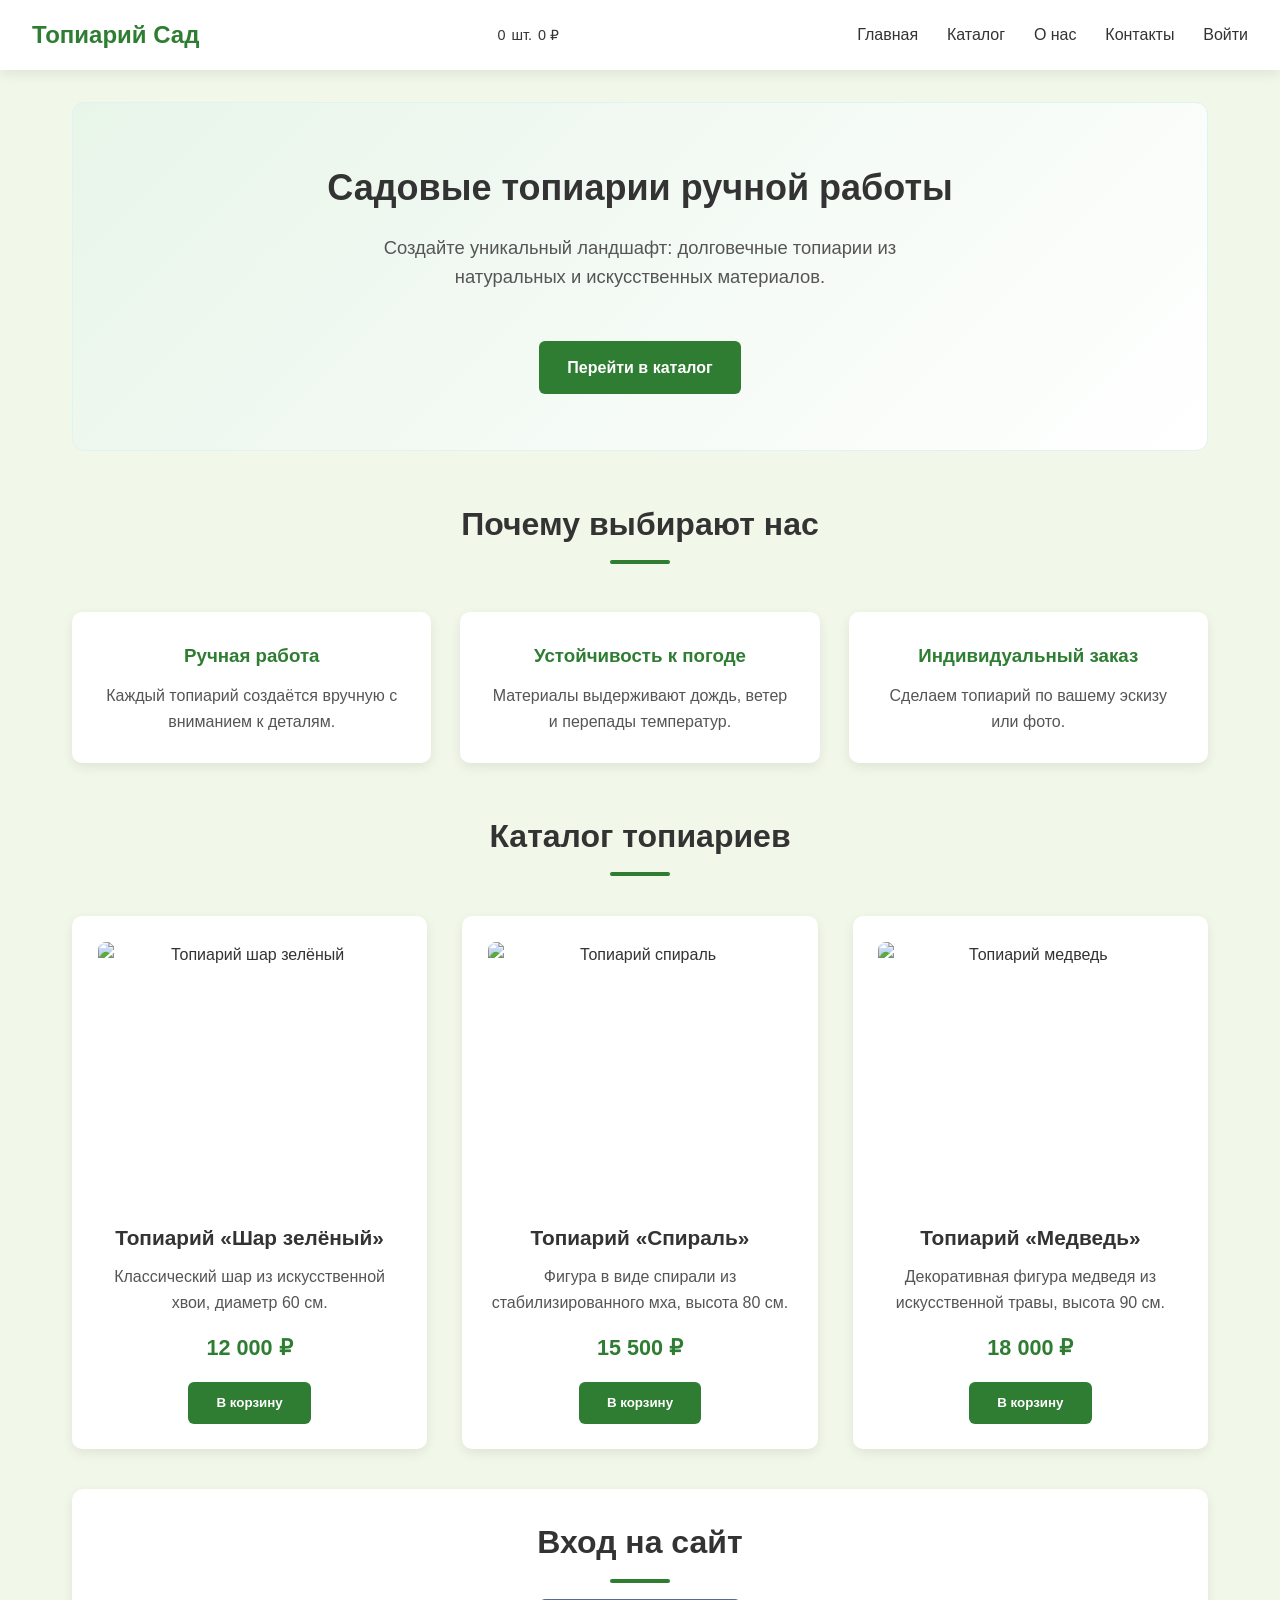
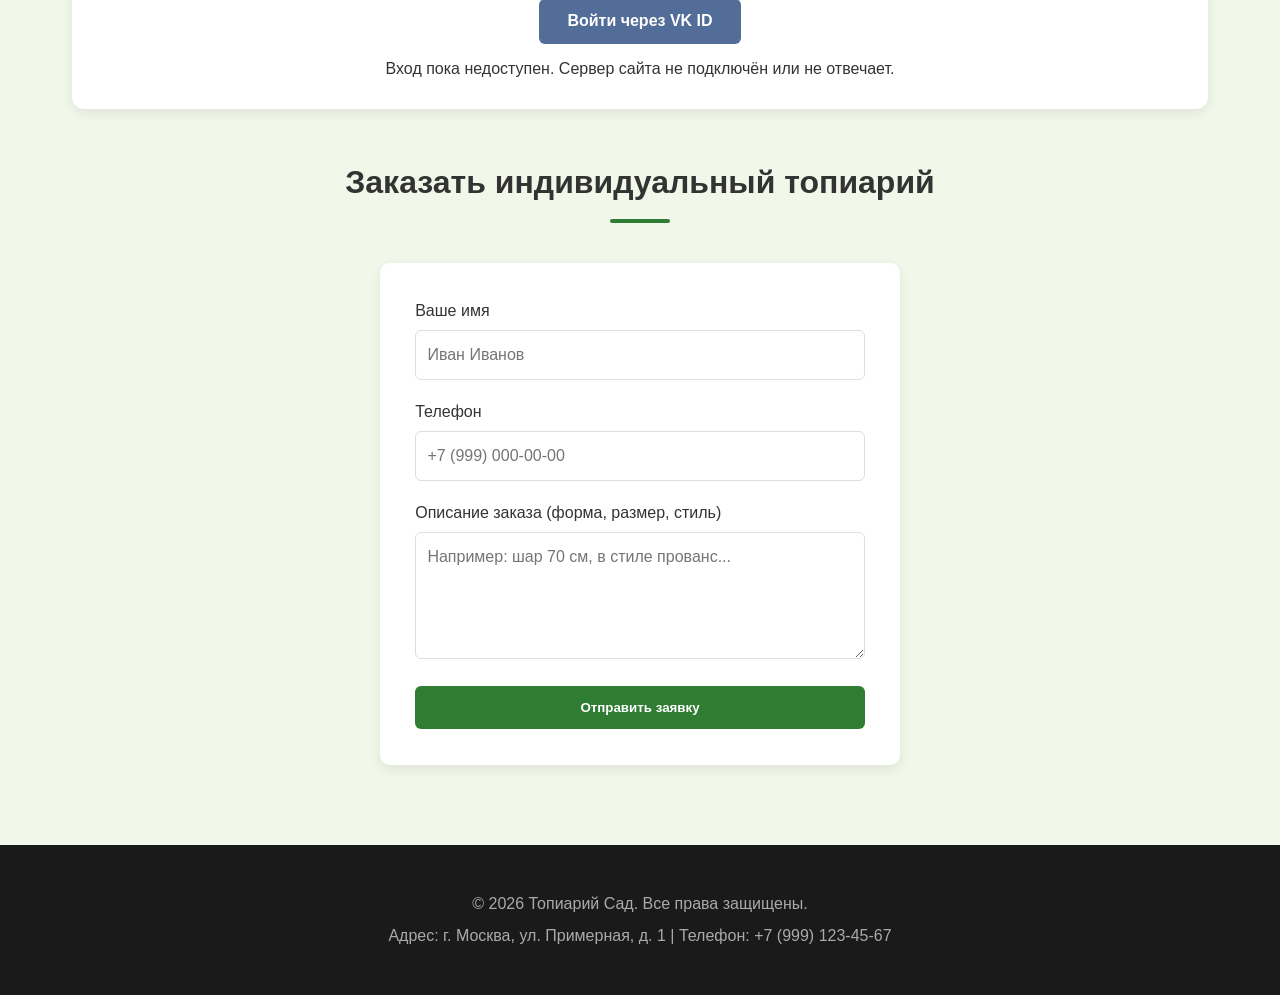
==== vk-id/index.html @ 6718c73b "Add VK ID prototype for task 351552" ====
<!DOCTYPE html>
<html lang="ru">
<head>
  <meta charset="UTF-8" />
  <meta name="viewport" content="width=device-width, initial-scale=1.0" />
  <title>Топиарий Сад — садовые топиарии на заказ</title>
  <link rel="stylesheet" href="style.css" />
</head>
<body>
  <header>
    <div class="logo">Топиарий Сад</div>
    <div class="cart-widget">
  <span class="cart-count">0</span>
  <span>шт.</span>
  <span class="cart-total">0 ₽</span>
</div>
<button class="burger" aria-label="Меню">☰</button>
    <nav>
      <ul>
        <li><a href="#home">Главная</a></li>
        <li><a href="#catalog">Каталог</a></li>
        <li><a href="#about">О нас</a></li>
        <li><a href="#contacts">Контакты</a></li>
        <li><a href="#login">Войти</a></li>
      </ul>
    </nav>
  </header>

  <main>
    <!-- Главный экран -->
    <section id="home" class="hero">
      <h1>Садовые топиарии ручной работы</h1>
      <p>Создайте уникальный ландшафт: долговечные топиарии из натуральных и искусственных материалов.</p>
      <br>
      <a href="#catalog" class="btn">Перейти в каталог</a>
    </section>

    <!-- Преимущества -->
    <section id="about">
      <h2 class="section-title">Почему выбирают нас</h2>
      <div class="features">
        <div class="feature-item">
          <h3>Ручная работа</h3>
          <p>Каждый топиарий создаётся вручную с вниманием к деталям.</p>
        </div>
        <div class="feature-item">
          <h3>Устойчивость к погоде</h3>
          <p>Материалы выдерживают дождь, ветер и перепады температур.</p>
        </div>
        <div class="feature-item">
          <h3>Индивидуальный заказ</h3>
          <p>Сделаем топиарий по вашему эскизу или фото.</p>
        </div>
      </div>
    </section>

    <!-- Каталог -->
    <section id="catalog">
      <h2 class="section-title">Каталог топиариев</h2>
      <div class="products">
        <!-- Товар 1 -->
        <article class="product-card">
          <img src="https://images.unsplash.com/photo-1599566150126-539c6311ad4a?ixlib=rb-4.0.3&auto=format&fit=crop&w=600&q=80" alt="Топиарий шар зелёный" />
          <h3>Топиарий «Шар зелёный»</h3>
          <p>Классический шар из искусственной хвои, диаметр 60 см.</p>
          <div class="price">12 000 ₽</div>
          <button class="btn" onclick="alert('Товар добавлен в корзину!')">В корзину</button>
        </article>

        <!-- Товар 2 -->
        <article class="product-card">
          <img src="https://images.unsplash.com/photo-1610701758937-a3c17b4b8a8b?ixlib=rb-4.0.3&auto=format&fit=crop&w=600&q=80" alt="Топиарий спираль" />
          <h3>Топиарий «Спираль»</h3>
          <p>Фигура в виде спирали из стабилизированного мха, высота 80 см.</p>
          <div class="price">15 500 ₽</div>
          <button class="btn" onclick="alert('Товар добавлен в корзину!')">В корзину</button>
        </article>

        <!-- Товар 3 -->
        <article class="product-card">
          <img src="https://images.unsplash.com/photo-1586227740560-8cf273b19c7c?ixlib=rb-4.0.3&auto=format&fit=crop&w=600&q=80" alt="Топиарий медведь" />
          <h3>Топиарий «Медведь»</h3>
          <p>Декоративная фигура медведя из искусственной травы, высота 90 см.</p>
          <div class="price">18 000 ₽</div>
          <button class="btn" onclick="alert('Товар добавлен в корзину!')">В корзину</button>
        </article>
      </div>
    </section>

    <section id="login" class="login" aria-labelledby="login-title">
      <h2 id="login-title" class="section-title">Вход на сайт</h2>
      <div class="login-providers">
        <button class="btn login-vk" type="button" data-login-provider="vk" disabled>Войти через VK ID</button>
      </div>
      <p id="login-status" role="status">Для входа требуется подключение к серверу сайта.</p>
    </section>

    <!-- Форма заявки -->
    <section id="contacts">
      <h2 class="section-title">Заказать индивидуальный топиарий</h2>
      <form onsubmit="event.preventDefault(); alert('Ваша заявка отправлена! Мы свяжемся с вами.');">
        <div class="form-group">
          <label for="name">Ваше имя</label>
          <input type="text" id="name" name="name" required placeholder="Иван Иванов" />
        </div>
        <div class="form-group">
          <label for="phone">Телефон</label>
          <input type="tel" id="phone" name="phone" required placeholder="+7 (999) 000-00-00" />
        </div>
        <div class="form-group">
          <label for="message">Описание заказа (форма, размер, стиль)</label>
          <textarea id="message" name="message" rows="4" placeholder="Например: шар 70 см, в стиле прованс..."></textarea>
        </div>
        <button type="submit" class="btn">Отправить заявку</button>
      </form>
    </section>
  </main>

  <footer>
    <p>&copy; 2026 Топиарий Сад. Все права защищены.</p>
    <p>Адрес: г. Москва, ул. Примерная, д. 1 | Телефон: +7 (999) 123-45-67</p>
  </footer>

  <script>
    // Простая прокрутка к якорям с плавным эффектом
    document.querySelectorAll('a[href^="#"]').forEach(anchor => {
      anchor.addEventListener('click', function (e) {
        e.preventDefault();
        document.querySelector(this.getAttribute('href')).scrollIntoView({
          behavior: 'smooth'
        });
      });
    });
  </script>
  <script src="script.js"></script>
  <script src="auth.js" defer></script>
</body>
</html>
---- vk-id/style.css ----
:root {
  --primary: #2e7d32;       /* насыщенный зелёный */
  --secondary: #4caf50;     /* более светлый зелёный для акцентов */
  --tertiary: #81c784;      /* мягкий зелёный для фонов */
  --text-dark: #333;
  --text-gray: #555;
  --bg-light: #f1f8e9;      /* лёгкий салатовый фон страницы */
  --white: #ffffff;
  --shadow: 0 4px 12px rgba(0, 0, 0, 0.08);
  --shadow-hover: 0 8px 20px rgba(0, 0, 0, 0.12);
}

* {
  box-sizing: border-box;
  margin: 0;
  padding: 0;
}

body {
  font-family: 'Segoe UI', Tahoma, Geneva, Verdana, sans-serif;
  color: var(--text-dark);
  line-height: 1.6;
  background-color: var(--bg-light);
}

a {
  text-decoration: none;
  color: inherit;
}

ul {
  list-style: none;
}

/* Header */
header {
  background: var(--white);
  padding: 1rem 2rem;
  display: flex;
  justify-content: space-between;
  align-items: center;
  box-shadow: var(--shadow);
  position: sticky;
  top: 0;
  z-index: 1000;
}

.logo {
  font-size: 1.5rem;
  font-weight: 700;
  color: var(--primary);
}

nav ul {
  display: flex;
  gap: 1.8rem;
}

nav a {
  font-weight: 500;
  transition: color 0.3s ease;
}

nav a:hover {
  color: var(--secondary);
}

/* Main layout */
main {
  max-width: 1200px;
  margin: 0 auto;
  padding: 2rem;
}

/* Hero section */
.hero {
  text-align: center;
  padding: 3.5rem 1.5rem;
  background: linear-gradient(135deg, #e8f5e9 0%, #ffffff 100%);
  border-radius: 12px;
  margin-bottom: 3rem;
  border: 1px solid #e0f2f1;
}

.hero h1 {
  font-size: 2.25rem;
  margin-bottom: 1rem;
  color: var(--text-dark);
}

.hero p {
  font-size: 1.15rem;
  color: var(--text-gray);
  max-width: 600px;
  margin: 0 auto 1.5rem;
}

/* Buttons */
.btn {
  display: inline-block;
  background: var(--primary);
  color: var(--white);
  padding: 0.85rem 1.75rem;
  border-radius: 6px;
  font-weight: 600;
  transition: all 0.3s cubic-bezier(0.25, 1, 0.5, 1);
  cursor: pointer;
  border: none;
}

.btn:hover {
  background: var(--secondary);
  transform: translateY(-2px);
  box-shadow: var(--shadow-hover);
}

.btn:active {
  transform: translateY(0);
}

.login {
  padding: 1.75rem 1rem;
  margin: 2.5rem 0 3rem;
  border-radius: 12px;
  background: var(--white);
  box-shadow: var(--shadow);
  transition: transform 0.3s ease, box-shadow 0.3s ease;
  scroll-margin-top: 6rem;
  text-align: center;
}

.login:hover,
.login:focus-within {
  transform: translateY(-6px);
  box-shadow: var(--shadow-hover);
}

.login .section-title {
  margin-bottom: 1rem;
}

.login-providers {
  display: flex;
  flex-wrap: wrap;
  justify-content: center;
  gap: 0.75rem;
  margin-bottom: 0.75rem;
}

.login-providers .btn {
  max-width: 100%;
  font-size: 1rem;
}

.login-vk {
  --vk-blue: #005bd1;
  --vk-blue-hover: #0069e6;
  background: var(--vk-blue);
}

.login-vk:hover,
.login-vk:focus-visible {
  background: var(--vk-blue-hover);
}

.login-vk:disabled {
  --vk-blue: #516d98;
  --vk-blue-hover: #426ba7;
  cursor: not-allowed;
}

.login-providers .btn:focus-visible {
  outline: 2px solid currentColor;
  outline-offset: -5px;
}

@media (prefers-reduced-motion: reduce) {
  .login,
  .login-vk {
    transition: none;
  }

  .login:hover,
  .login:focus-within,
  .login-vk:hover {
    transform: none;
  }
}

/* Section titles */
.section-title {
  text-align: center;
  font-size: 2rem;
  margin-bottom: 2.5rem;
  color: var(--text-dark);
  position: relative;
}

.section-title::after {
  content: '';
  display: block;
  width: 60px;
  height: 4px;
  background: var(--primary);
  margin: 10px auto 0;
  border-radius: 2px;
}

/* Features */
.features {
  display: grid;
  grid-template-columns: repeat(auto-fit, minmax(260px, 1fr));
  gap: 1.8rem;
  margin: 3rem 0;
}

.feature-item {
  background: var(--white);
  padding: 1.8rem;
  border-radius: 10px;
  text-align: center;
  box-shadow: var(--shadow);
  transition: transform 0.3s ease, box-shadow 0.3s ease;
}

.feature-item:hover {
  transform: translateY(-5px);
  box-shadow: var(--shadow-hover);
}

.feature-item h3 {
  margin-bottom: 0.75rem;
  color: var(--primary);
}

.feature-item p {
  color: var(--text-gray);
}

/* Products grid */
.products {
  display: grid;
  grid-template-columns: repeat(auto-fit, minmax(280px, 1fr));
  gap: 2.2rem;
}

.product-card {
  background: var(--white);
  padding: 1.6rem;
  border-radius: 10px;
  box-shadow: var(--shadow);
  text-align: center;
  transition: transform 0.3s ease, box-shadow 0.3s ease;
}

.product-card:hover {
  transform: translateY(-6px);
  box-shadow: var(--shadow-hover);
}

.product-card img {
  width: 100%;
  height: 260px;
  object-fit: cover;
  border-radius: 8px;
  margin-bottom: 1.2rem;
  display: block;
}

.product-card h3 {
  margin-bottom: 0.6rem;
  font-size: 1.3rem;
}

.product-card p {
  color: var(--text-gray);
  margin-bottom: 1rem;
  min-height: 48px; /* чтобы карточки были ровнее */
}

.price {
  font-weight: 700;
  font-size: 1.35rem;
  color: var(--primary);
  margin-bottom: 1rem;
}

/* Form */
form {
  max-width: 520px;
  margin: 0 auto;
  background: var(--white);
  padding: 2.2rem;
  border-radius: 10px;
  box-shadow: var(--shadow);
}

.form-group {
  margin-bottom: 1.2rem;
}

.form-group label {
  display: block;
  margin-bottom: 0.4rem;
  font-weight: 500;
  color: var(--text-dark);
}

.form-group input,
.form-group textarea {
  width: 100%;
  padding: 0.7rem;
  border: 1px solid #ddd;
  border-radius: 6px;
  font: inherit;
  transition: border-color 0.2s ease;
}

.form-group input:focus,
.form-group textarea:focus {
  outline: none;
  border-color: var(--primary);
}

button[type="submit"] {
  width: 100%;
  padding: 0.9rem;
  background: var(--primary);
  color: var(--white);
  border: none;
  border-radius: 6px;
  font-weight: 600;
  cursor: pointer;
  transition: background 0.3s ease;
}

button[type="submit"]:hover {
  background: var(--secondary);
}

/* Footer */
footer {
  background: #1a1a1a;
  color: #aaa;
  padding: 2.5rem 1rem;
  text-align: center;
  margin-top: 3rem;
}

footer p {
  margin: 0.4rem 0;
}

/* Responsive */
@media (max-width: 768px) {
  header {
    flex-direction: column;
    gap: 1rem;
    padding: 1rem;
  }

  nav ul {
    flex-wrap: wrap;
    justify-content: center;
    gap: 1rem;
  }

  .hero h1 {
    font-size: 1.8rem;
  }
}
.cart-widget {
  font-size: 0.9rem;
  color: var(--text-dark);
  cursor: pointer;
  display: flex;
  align-items: center;
  gap: 6px;
}

.burger {
  display: none;
  background: none;
  border: none;
  font-size: 1.5rem;
  cursor: pointer;
  padding: 0 8px;
}

@media (max-width: 768px) {
  .burger { display: block; }
  nav ul {
    flex-direction: column;
    align-items: center;
    gap: 1rem;
    display: none; /* скрыто по умолчанию */
    width: 100%;
    padding-top: 1rem;
    border-top: 1px solid #eee;
  }
  nav ul.active { display: flex; }
}
/* базовое состояние */
.hero, .features, .products, form {
  opacity: 0;
  transform: translateY(30px);
  transition: opacity 0.6s ease, transform 0.6s ease;
}

/* когда элемент виден — добавляем класс .visible через JS */
.hero.visible,
.features.visible,
.products.visible,
form.visible {
  opacity: 1;
  transform: translateY(0);
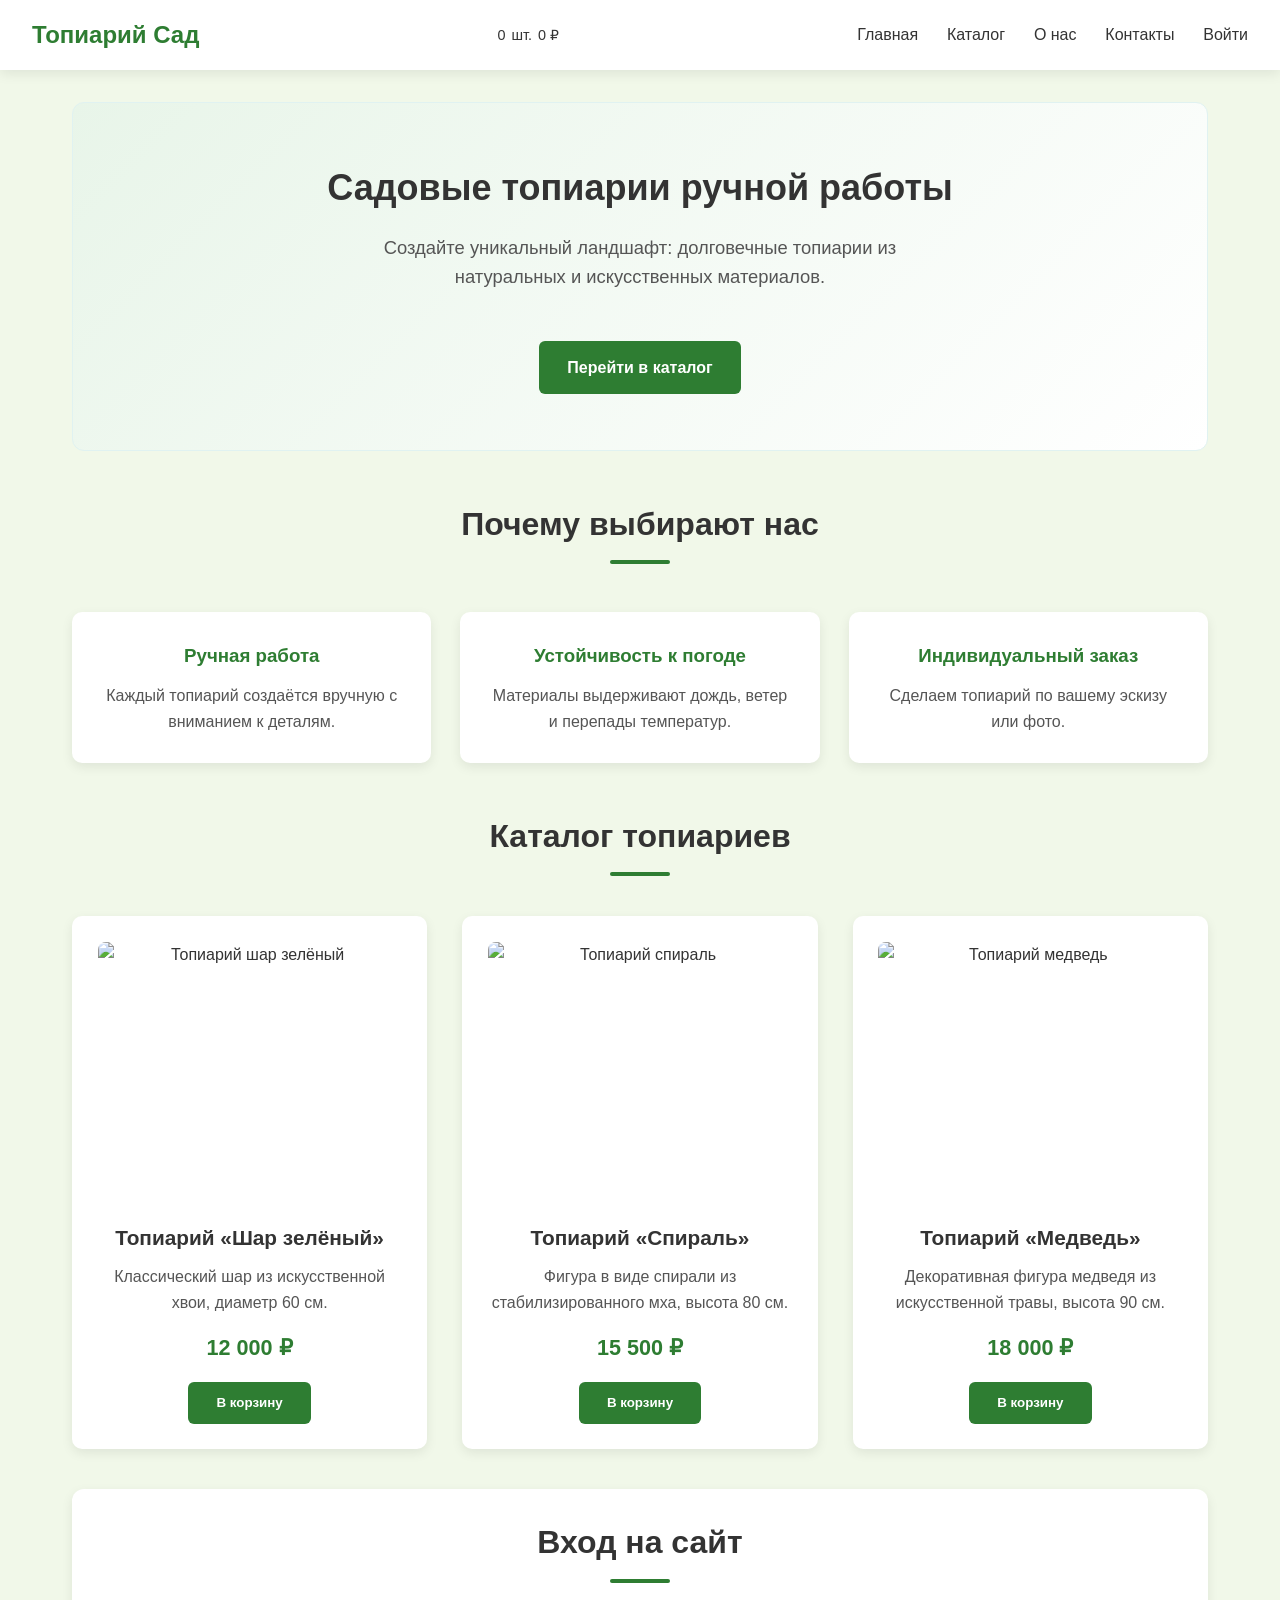
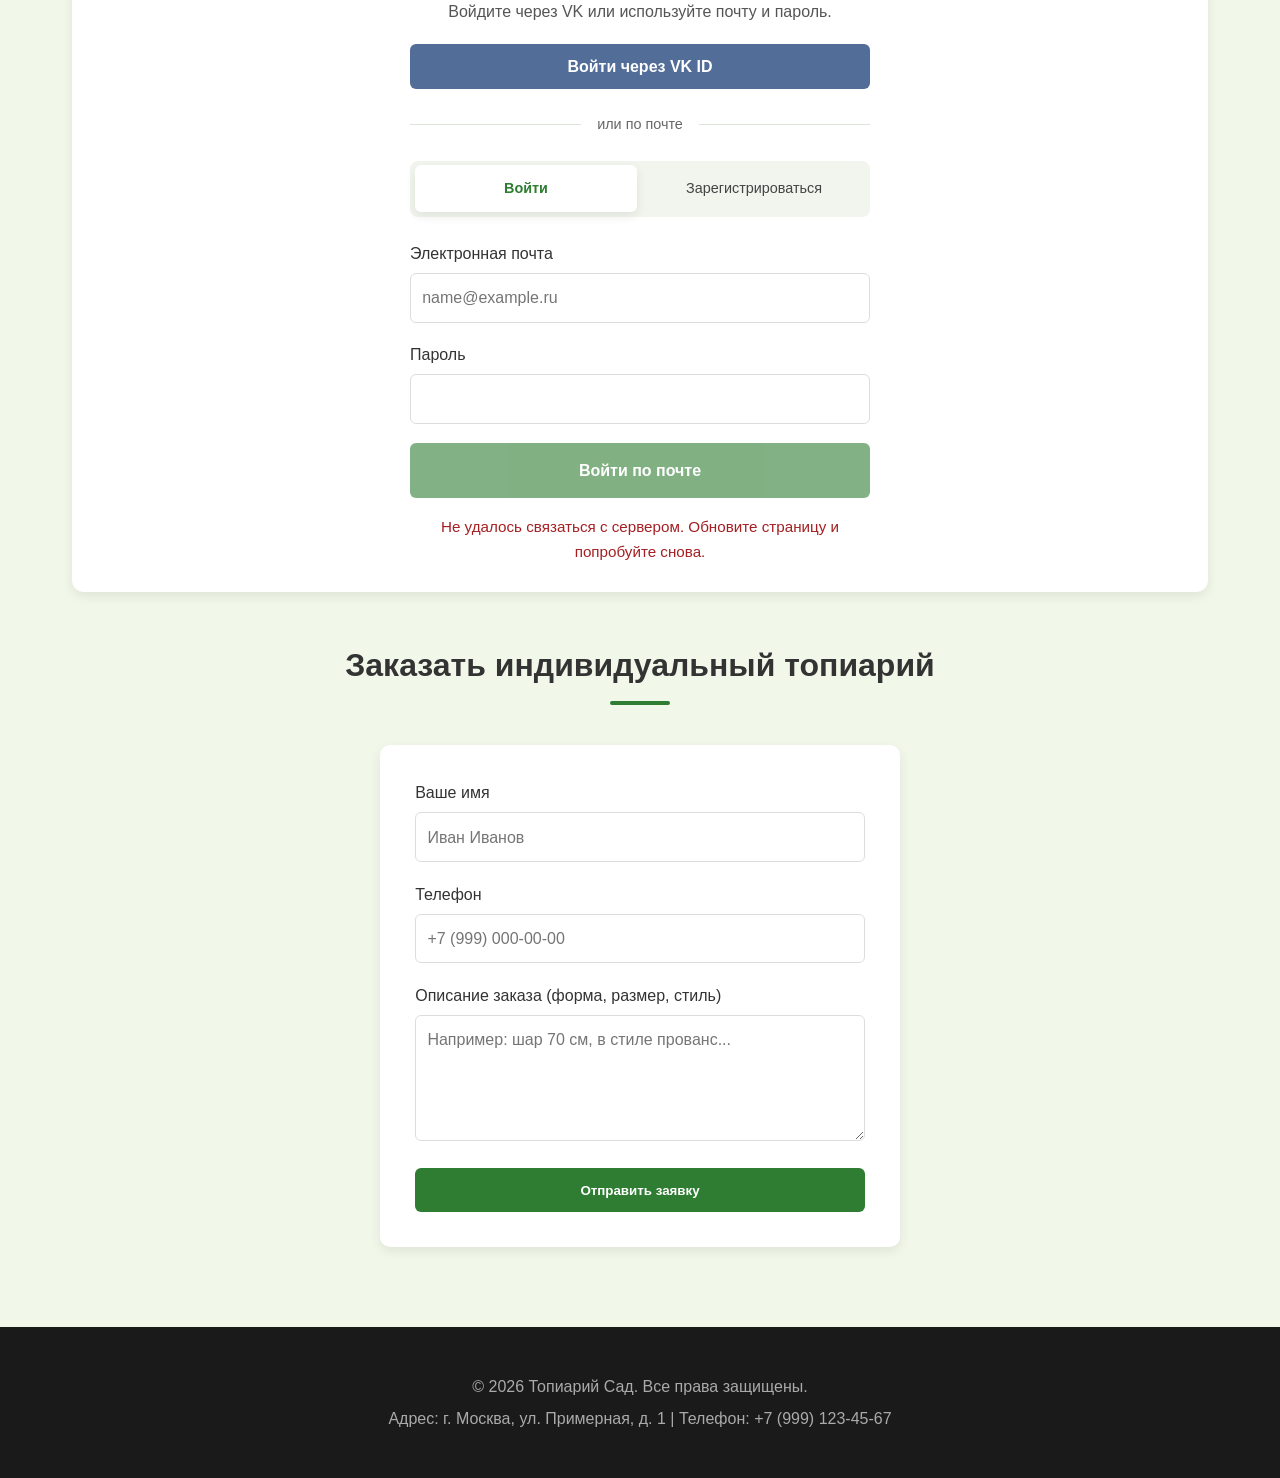
==== commit 88dbbe4f: "Add email registration alongside VK for PHP hosting and Node preview" ====
--- a/vk-id/index.html
+++ b/vk-id/index.html
@@ -21,7 +21,7 @@
         <li><a href="#catalog">Каталог</a></li>
         <li><a href="#about">О нас</a></li>
         <li><a href="#contacts">Контакты</a></li>
-        <li><a href="#login">Войти</a></li>
+        <li><a href="#login" id="login-nav">Войти</a></li>
       </ul>
     </nav>
   </header>
@@ -89,10 +89,51 @@
 
     <section id="login" class="login" aria-labelledby="login-title">
       <h2 id="login-title" class="section-title">Вход на сайт</h2>
-      <div class="login-providers">
-        <button class="btn login-vk" type="button" data-login-provider="vk" disabled>Войти через VK ID</button>
+      <div id="login-choices" class="auth-content">
+        <p class="auth-intro">Войдите через VK или используйте почту и пароль.</p>
+        <div class="login-providers">
+          <button class="btn login-vk" type="button" data-login-provider="vk" disabled>Войти через VK ID</button>
+        </div>
+        <p id="vk-availability" class="auth-hint"></p>
+        <div class="auth-divider"><span>или по почте</span></div>
+        <div class="auth-switch" aria-label="Вход или регистрация">
+          <button type="button" id="choose-login" aria-pressed="true">Войти</button>
+          <button type="button" id="choose-register" aria-pressed="false">Зарегистрироваться</button>
+        </div>
+        <form id="email-login" class="auth-form" method="post" action="/api/auth/login">
+          <div class="form-group">
+            <label for="login-email">Электронная почта</label>
+            <input id="login-email" name="email" type="email" autocomplete="username" maxlength="254" required placeholder="name@example.ru" />
+          </div>
+          <div class="form-group">
+            <label for="login-password">Пароль</label>
+            <input id="login-password" name="password" type="password" autocomplete="current-password" maxlength="128" required />
+          </div>
+          <button class="btn" type="submit" disabled>Войти по почте</button>
+        </form>
+        <form id="email-register" class="auth-form" method="post" action="/api/auth/register" hidden>
+          <div class="form-group">
+            <label for="register-email">Электронная почта</label>
+            <input id="register-email" name="email" type="email" autocomplete="username" maxlength="254" required placeholder="name@example.ru" />
+          </div>
+          <div class="form-group">
+            <label for="register-password">Придумайте пароль</label>
+            <input id="register-password" name="password" type="password" autocomplete="new-password" minlength="15" maxlength="128" aria-describedby="password-hint" required />
+            <p id="password-hint" class="auth-hint">От 15 до 128 символов. Можно использовать длинную фразу с пробелами.</p>
+          </div>
+          <div class="form-group">
+            <label for="register-confirm">Повторите пароль</label>
+            <input id="register-confirm" name="confirmPassword" type="password" autocomplete="new-password" minlength="15" maxlength="128" required />
+          </div>
+          <button class="btn" type="submit" disabled>Создать аккаунт</button>
+        </form>
+      </div>
+      <div id="account-panel" class="auth-content" hidden>
+        <p id="account-label"></p>
+        <button id="logout-button" class="btn" type="button">Выйти из аккаунта</button>
       </div>
       <p id="login-status" role="status">Для входа требуется подключение к серверу сайта.</p>
+      <noscript>Для входа и регистрации включите JavaScript в браузере.</noscript>
     </section>
 
     <!-- Форма заявки -->
--- a/vk-id/style.css
+++ b/vk-id/style.css
@@ -414,3 +414,31 @@
 form.visible {
   opacity: 1;
   transform: translateY(0);
+}
+
+[hidden] { display: none !important; }
+.auth-content { width: 100%; max-width: 460px; margin: 0 auto; }
+.auth-intro { color: var(--text-gray); margin-bottom: 1.25rem; }
+.auth-content .login-providers .btn { width: 100%; }
+.auth-hint { font-size: 0.85rem; color: var(--text-gray); margin-top: 0.4rem; }
+.auth-divider { display: flex; align-items: center; gap: 1rem; color: #666; margin: 1.5rem 0; font-size: 0.9rem; }
+.auth-divider::before, .auth-divider::after { content: ''; flex: 1; border-top: 1px solid #dde5db; }
+.auth-switch { display: flex; gap: 0.35rem; padding: 0.3rem; border-radius: 8px; background: #f1f5ee; margin-bottom: 1.5rem; }
+.auth-switch button { flex: 1; min-width: 0; padding: 0.75rem 0.35rem; border: none; border-radius: 6px; background: transparent; font: inherit; font-size: 0.9rem; color: #444; cursor: pointer; }
+.auth-switch button[aria-pressed="true"] { background: var(--white); color: var(--primary); font-weight: 600; box-shadow: var(--shadow); }
+.login .auth-form { padding: 0; box-shadow: none; text-align: left; opacity: 1; transform: none; transition: none; }
+.login .auth-form .btn { font: inherit; font-weight: 600; }
+.login button:disabled { cursor: not-allowed; }
+.auth-form button:disabled { opacity: 0.6; }
+.auth-switch button:focus-visible, .auth-form input:focus-visible, #logout-button:focus-visible { outline: 2px solid var(--primary); outline-offset: 3px; }
+#login-status { max-width: 460px; margin: 1.1rem auto 0; color: var(--text-gray); font-size: 0.95rem; }
+#login-status.auth-error { color: #a51f23; }
+#account-label { overflow-wrap: anywhere; margin-bottom: 1rem; }
+@media (max-width: 768px) {
+  .login { scroll-margin-top: 14rem; }
+}
+@media (max-width: 420px) {
+  .login { padding: 1.5rem 0.85rem; }
+  .auth-switch button { font-size: 0.8rem; }
+  .login .section-title { font-size: 1.75rem; }
+}
